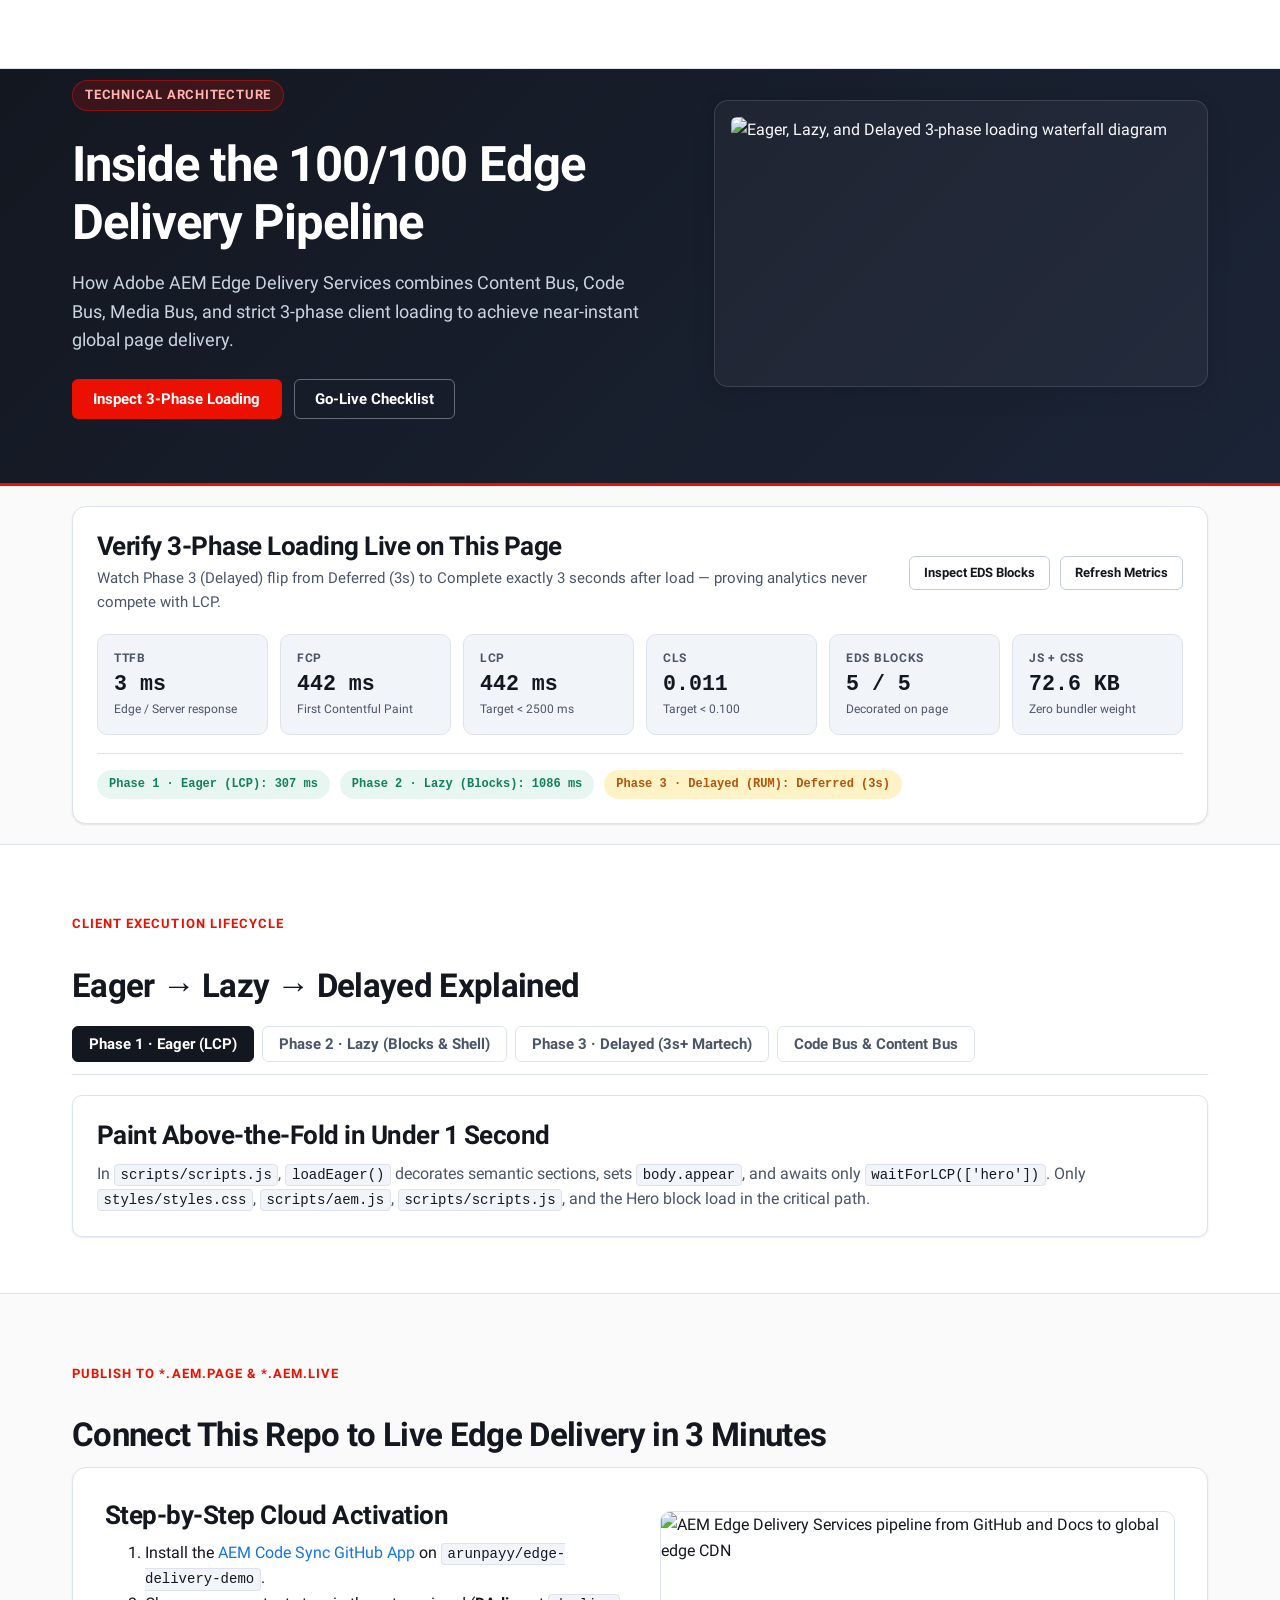
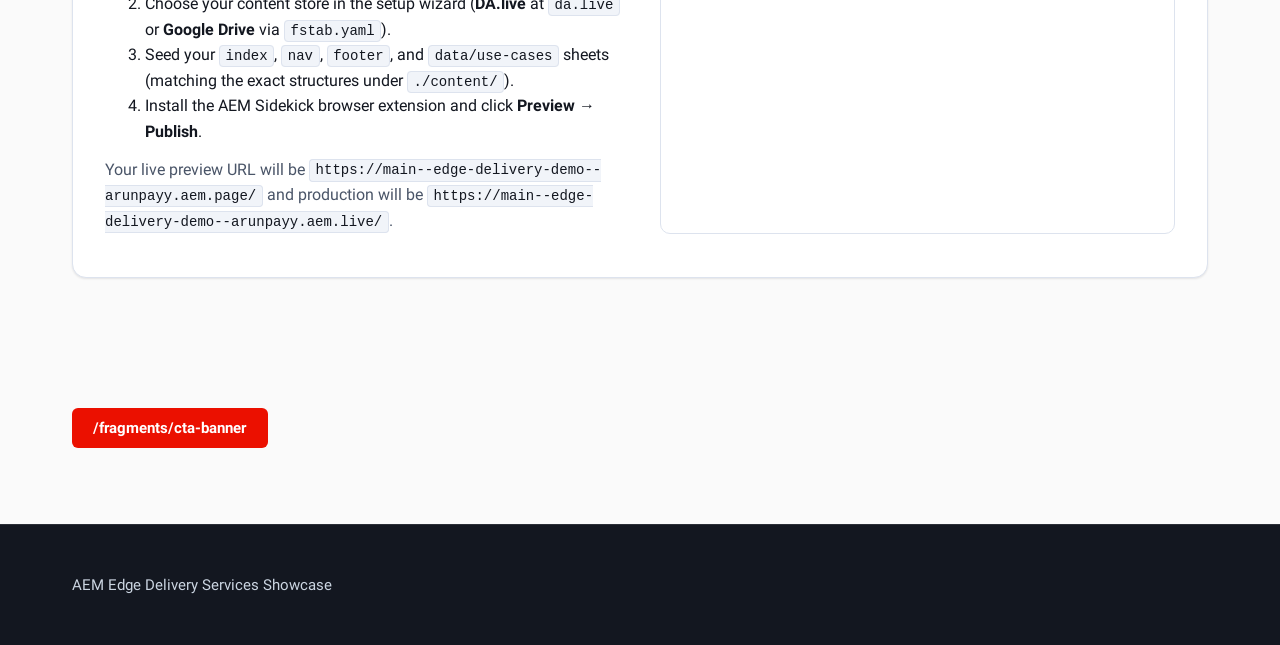
==== content/architecture.html @ 74dfb154 "feat: build interactive AEM Edge Delivery Services showcase" ====
<!DOCTYPE html>
<html lang="en">
<head>
  <title>Architecture &amp; Core Web Vitals | AEM Edge Delivery Showcase</title>
  <meta name="description" content="Technical walkthrough of AEM Edge Delivery Services architecture: Content Bus, Code Bus, 3-phase Eager/Lazy/Delayed loading, and AEM Code Sync go-live steps.">
  <meta property="og:title" content="Architecture &amp; Core Web Vitals | AEM Edge Delivery Showcase">
  <meta name="viewport" content="width=device-width, initial-scale=1">
  <script src="/scripts/aem.js" type="module"></script>
  <script src="/scripts/scripts.js" type="module"></script>
  <link rel="stylesheet" href="/styles/styles.css">
</head>
<body>
  <header></header>
  <main>
    <!-- Hero -->
    <div>
      <div class="hero">
        <div>
          <div>
            <p><em>Technical Architecture</em></p>
            <h1>Inside the 100/100 Edge Delivery Pipeline</h1>
            <p>How Adobe AEM Edge Delivery Services combines Content Bus, Code Bus, Media Bus, and strict 3-phase client loading to achieve near-instant global page delivery.</p>
            <p><a href="#three-phase-loading">Inspect 3-Phase Loading</a></p>
            <p><em><a href="#go-live-checklist">Go-Live Checklist</a></em></p>
          </div>
          <div>
            <picture>
              <img src="/media/three-phase-loading.svg" alt="Eager, Lazy, and Delayed 3-phase loading waterfall diagram" width="800" height="440">
            </picture>
          </div>
        </div>
      </div>
    </div>

    <!-- Live Telemetry on Architecture page -->
    <div>
      <div class="eds-metrics">
        <div>
          <div>
            <h2>Verify 3-Phase Loading Live on This Page</h2>
            <p>Watch Phase 3 (Delayed) flip from Deferred (3s) to Complete exactly 3 seconds after load — proving analytics never compete with LCP.</p>
          </div>
        </div>
      </div>
      <div class="section-metadata">
        <div>
          <div>style</div>
          <div>compact</div>
        </div>
      </div>
    </div>

    <!-- 3-Phase Breakdown -->
    <div>
      <p><em>Client Execution Lifecycle</em></p>
      <h2 id="three-phase-loading">Eager → Lazy → Delayed Explained</h2>
      <div class="tabs">
        <div>
          <div>Phase 1 · Eager (LCP)</div>
          <div>
            <h3>Paint Above-the-Fold in Under 1 Second</h3>
            <p>In <code>scripts/scripts.js</code>, <code>loadEager()</code> decorates semantic sections, sets <code>body.appear</code>, and awaits only <code>waitForLCP(['hero'])</code>. Only <code>styles/styles.css</code>, <code>scripts/aem.js</code>, <code>scripts/scripts.js</code>, and the Hero block load in the critical path.</p>
          </div>
        </div>
        <div>
          <div>Phase 2 · Lazy (Blocks &amp; Shell)</div>
          <div>
            <h3>Decorate Below-the-Fold Without Blocking First Paint</h3>
            <p>Once LCP is painted, <code>loadLazy()</code> loads remaining block JS/CSS modules in parallel, fetches <code>/nav.plain.html</code> and <code>/footer.plain.html</code> fragments, loads web fonts and <code>styles/lazy-styles.css</code>, and observes blocks for RUM.</p>
          </div>
        </div>
        <div>
          <div>Phase 3 · Delayed (3s+ Martech)</div>
          <div>
            <h3>Isolate Heavy Analytics, Tags &amp; Chat Widgets</h3>
            <p><code>loadDelayed()</code> schedules <code>scripts/delayed.js</code> after 3 seconds. Core Web Vitals RUM beacons, Adobe Launch / Tags, consent managers, and third-party widgets execute strictly after the page is fully interactive.</p>
          </div>
        </div>
        <div>
          <div>Code Bus &amp; Content Bus</div>
          <div>
            <h3>Zero-Build GitHub Deployment</h3>
            <p>Every push to GitHub syncs automatically via the <strong>AEM Code Sync</strong> GitHub App to Adobe&rsquo;s Code Bus. Content edits sync to Content Bus via Sidekick, and images transcode automatically to WebP/AVIF on Media Bus.</p>
          </div>
        </div>
      </div>
      <div class="section-metadata">
        <div>
          <div>style</div>
          <div>surface</div>
        </div>
      </div>
    </div>

    <!-- Go-Live Checklist -->
    <div>
      <p><em>Publish to *.aem.page &amp; *.aem.live</em></p>
      <h2 id="go-live-checklist">Connect This Repo to Live Edge Delivery in 3 Minutes</h2>
      <div class="columns highlight">
        <div>
          <div>
            <h3>Step-by-Step Cloud Activation</h3>
            <ol>
              <li>Install the <a href="https://github.com/apps/aem-code-sync/installations/new">AEM Code Sync GitHub App</a> on <code>arunpayy/edge-delivery-demo</code>.</li>
              <li>Choose your content store in the setup wizard (<strong>DA.live</strong> at <code>da.live</code> or <strong>Google Drive</strong> via <code>fstab.yaml</code>).</li>
              <li>Seed your <code>index</code>, <code>nav</code>, <code>footer</code>, and <code>data/use-cases</code> sheets (matching the exact structures under <code>./content/</code>).</li>
              <li>Install the AEM Sidekick browser extension and click <strong>Preview</strong> → <strong>Publish</strong>.</li>
            </ol>
            <p>Your live preview URL will be <code>https://main--edge-delivery-demo--arunpayy.aem.page/</code> and production will be <code>https://main--edge-delivery-demo--arunpayy.aem.live/</code>.</p>
          </div>
          <div>
            <picture>
              <img src="/media/eds-pipeline.svg" alt="AEM Edge Delivery Services pipeline from GitHub and Docs to global edge CDN" width="800" height="500">
            </picture>
          </div>
        </div>
      </div>
    </div>

    <!-- Reusable Fragment -->
    <div>
      <div class="fragment">
        <div>
          <div><a href="/fragments/cta-banner">/fragments/cta-banner</a></div>
        </div>
      </div>
    </div>
  </main>
  <footer></footer>
</body>
</html>
---- styles/styles.css ----
/*
 * AEM Edge Delivery Services Showcase — Core Design System
 * Zero-build, Spectrum-inspired editorial styling loaded in the eager LCP phase.
 */

:root {
  /* Palette */
  --background-color: #fafafa;
  --surface-color: #fff;
  --surface-muted: #f1f4f9;
  --light-color: #f1f4f9;
  --dark-color: #131720;
  --dark-surface: #1c2333;
  --border-color: #dde3ee;
  --border-strong: #c2ccde;
  --text-color: #131720;
  --text-muted: #4a5568;
  --text-inverse: #f8fafc;
  --accent-color: #eb1000;
  --accent-hover: #c50d00;
  --accent-soft: #fff1f0;
  --link-color: #1473e6;
  --link-hover-color: #0d5bb8;
  --success-color: #12805c;
  --success-bg: #e7f6f0;
  --warning-color: #b45309;
  --warning-bg: #fef3c7;

  /* Typography */
  --body-font-family: roboto, -apple-system, blinkmacsystemfont, 'Segoe UI', sans-serif;
  --heading-font-family: var(--body-font-family);
  --fixed-font-family: 'Cascadia Code', ui-monospace, 'SFMono-Regular', menlo, consolas, monospace;

  /* Type scale */
  --body-font-size-l: 1.125rem;
  --body-font-size-m: 1rem;
  --body-font-size-s: 0.9375rem;
  --body-font-size-xs: 0.8125rem;
  --heading-font-size-xxl: clamp(2.125rem, 3.8vw, 3.125rem);
  --heading-font-size-xl: clamp(1.625rem, 2.6vw, 2.25rem);
  --heading-font-size-l: clamp(1.375rem, 2vw, 1.625rem);
  --heading-font-size-m: 1.25rem;
  --heading-font-size-s: 1.0625rem;
  --heading-font-size-xs: 0.9375rem;

  /* Layout & elevation */
  --nav-height: 68px;
  --breadcrumbs-height: 36px;
  --breadcrumbs-font-size: 0.8125rem;
  --container-max: 1200px;
  --radius-sm: 6px;
  --radius-md: 10px;
  --radius-lg: 14px;
  --shadow-sm: 0 1px 2px rgb(19 23 32 / 6%), 0 1px 3px rgb(19 23 32 / 4%);
  --shadow-md: 0 8px 24px rgb(19 23 32 / 8%), 0 2px 6px rgb(19 23 32 / 4%);
}

*,
*::before,
*::after {
  box-sizing: border-box;
}

body {
  display: none;
  margin: 0;
  background-color: var(--background-color);
  color: var(--text-color);
  font-family: var(--body-font-family);
  font-size: var(--body-font-size-m);
  line-height: 1.6;
  -webkit-font-smoothing: antialiased;
}

body.appear {
  display: block;
}

header {
  height: var(--nav-height);
}

header .header,
footer .footer {
  visibility: hidden;
}

header .header[data-block-status="loaded"],
footer .footer[data-block-status="loaded"] {
  visibility: visible;
}

h1,
h2,
h3,
h4,
h5,
h6 {
  margin-top: 0.8em;
  margin-bottom: 0.35em;
  font-family: var(--heading-font-family);
  font-weight: 700;
  line-height: 1.2;
  letter-spacing: -0.02em;
  color: var(--text-color);
  scroll-margin: calc(var(--nav-height) + 16px);
}

h1 {
  font-size: var(--heading-font-size-xxl);
}

h2 {
  font-size: var(--heading-font-size-xl);
}

h3 {
  font-size: var(--heading-font-size-l);
}

h4 {
  font-size: var(--heading-font-size-m);
}

h5 {
  font-size: var(--heading-font-size-s);
}

h6 {
  font-size: var(--heading-font-size-xs);
}

p,
dl,
ol,
ul,
pre,
blockquote {
  margin-top: 0.6em;
  margin-bottom: 0.75em;
}

p {
  color: var(--text-muted);
}

strong {
  color: var(--text-color);
}

code,
pre {
  font-family: var(--fixed-font-family);
  font-size: 0.875em;
}

code {
  padding: 0.15em 0.4em;
  border-radius: 4px;
  background-color: var(--surface-muted);
  border: 1px solid var(--border-color);
  color: var(--text-color);
}

pre {
  padding: 16px 20px;
  border-radius: var(--radius-md);
  background-color: var(--dark-color);
  color: var(--text-inverse);
  overflow-x: auto;
  line-height: 1.5;
}

pre code {
  padding: 0;
  border: 0;
  background: transparent;
  color: inherit;
}

a:any-link {
  color: var(--link-color);
  text-decoration: none;
  overflow-wrap: break-word;
}

a:hover {
  color: var(--link-hover-color);
  text-decoration: underline;
}

/* Buttons */
a.button:any-link,
button {
  display: inline-flex;
  align-items: center;
  justify-content: center;
  gap: 8px;
  max-width: 100%;
  margin: 8px 0;
  padding: 0.65em 1.35em;
  border: 1.5px solid transparent;
  border-radius: var(--radius-sm);
  font-family: var(--body-font-family);
  font-size: var(--body-font-size-s);
  font-weight: 600;
  line-height: 1.25;
  text-align: center;
  text-decoration: none;
  background-color: var(--accent-color);
  color: #fff;
  cursor: pointer;
  transition: background-color 0.16s ease, border-color 0.16s ease, transform 0.12s ease;
}

a:focus-visible,
button:focus-visible,
summary:focus-visible,
input:focus-visible {
  outline: 2px solid var(--link-color);
  outline-offset: 2px;
}

a.button:hover,
a.button:focus-visible,
button:hover,
button:focus-visible {
  background-color: var(--accent-hover);
  color: #fff;
  text-decoration: none;
}

button:disabled,
button:disabled:hover {
  background-color: var(--border-color);
  color: var(--text-muted);
  cursor: not-allowed;
}

a.button.secondary,
button.secondary {
  background-color: var(--surface-color);
  border-color: var(--border-strong);
  color: var(--text-color);
}

a.button.secondary:hover,
a.button.secondary:focus-visible,
button.secondary:hover,
button.secondary:focus-visible {
  background-color: var(--surface-muted);
  border-color: var(--text-color);
  color: var(--text-color);
}

main img {
  max-width: 100%;
  width: auto;
  height: auto;
}

.icon {
  display: inline-flex;
  align-items: center;
  justify-content: center;
  height: 20px;
  width: 20px;
  flex-shrink: 0;
}

.icon img {
  height: 100%;
  width: 100%;
}

/* Tables (including authoring-spec tables in the block library) */
main table {
  width: 100%;
  border-collapse: collapse;
  margin: 16px 0 24px;
  font-size: var(--body-font-size-s);
  background-color: var(--surface-color);
  border: 1px solid var(--border-color);
  border-radius: var(--radius-md);
  overflow: hidden;
  display: block;
  overflow-x: auto;
}

main table thead {
  background-color: var(--dark-color);
  color: var(--text-inverse);
}

main table th,
main table td {
  padding: 10px 14px;
  text-align: left;
  border-bottom: 1px solid var(--border-color);
  vertical-align: top;
}

main table th {
  font-weight: 600;
  white-space: nowrap;
}

main table tr:last-child td {
  border-bottom: 0;
}

/* Sections & page grid */
main > .section {
  padding: 40px 0;
}

main > .section:first-of-type {
  padding-top: 0;
}

main > .section > div {
  max-width: var(--container-max);
  margin: 0 auto;
  padding: 0 20px;
}

main > .section > .default-content-wrapper > p {
  max-width: 72ch;
}

/* Section metadata variants */
main .section.light,
main .section.highlight {
  background-color: var(--surface-muted);
  border-top: 1px solid var(--border-color);
  border-bottom: 1px solid var(--border-color);
}

main .section.surface {
  background-color: var(--surface-color);
  border-top: 1px solid var(--border-color);
  border-bottom: 1px solid var(--border-color);
}

main .section.dark {
  background-color: var(--dark-color);
  color: var(--text-inverse);
}

main .section.dark h1,
main .section.dark h2,
main .section.dark h3,
main .section.dark h4,
main .section.dark strong {
  color: #fff;
}

main > .section > .default-content-wrapper > h2:first-child,
main > .section > .default-content-wrapper > h3:first-child {
  margin-top: 0;
}

main .section.dark p,
main .section.dark li {
  color: #cbd5e1;
}

main .section.dark a:any-link {
  color: #7cc4ff;
}

main .section.dark a.button:any-link {
  color: #fff;
}

main .section.dark a.button.secondary:any-link {
  background-color: transparent;
  border-color: rgb(255 255 255 / 35%);
  color: #fff;
}

main .section.dark a.button.secondary:hover {
  background-color: rgb(255 255 255 / 12%);
  border-color: #fff;
}

main .section.compact {
  padding: 20px 0;
}

/* Section eyebrow helper */
.default-content-wrapper > p:first-child > em:only-child {
  display: inline-block;
  font-style: normal;
  font-size: var(--body-font-size-xs);
  font-weight: 700;
  letter-spacing: 0.08em;
  text-transform: uppercase;
  color: var(--accent-color);
  margin-bottom: 4px;
}

@media (width >= 900px) {
  main > .section {
    padding: 56px 0;
  }

  main > .section > div {
    padding: 0 32px;
  }
}
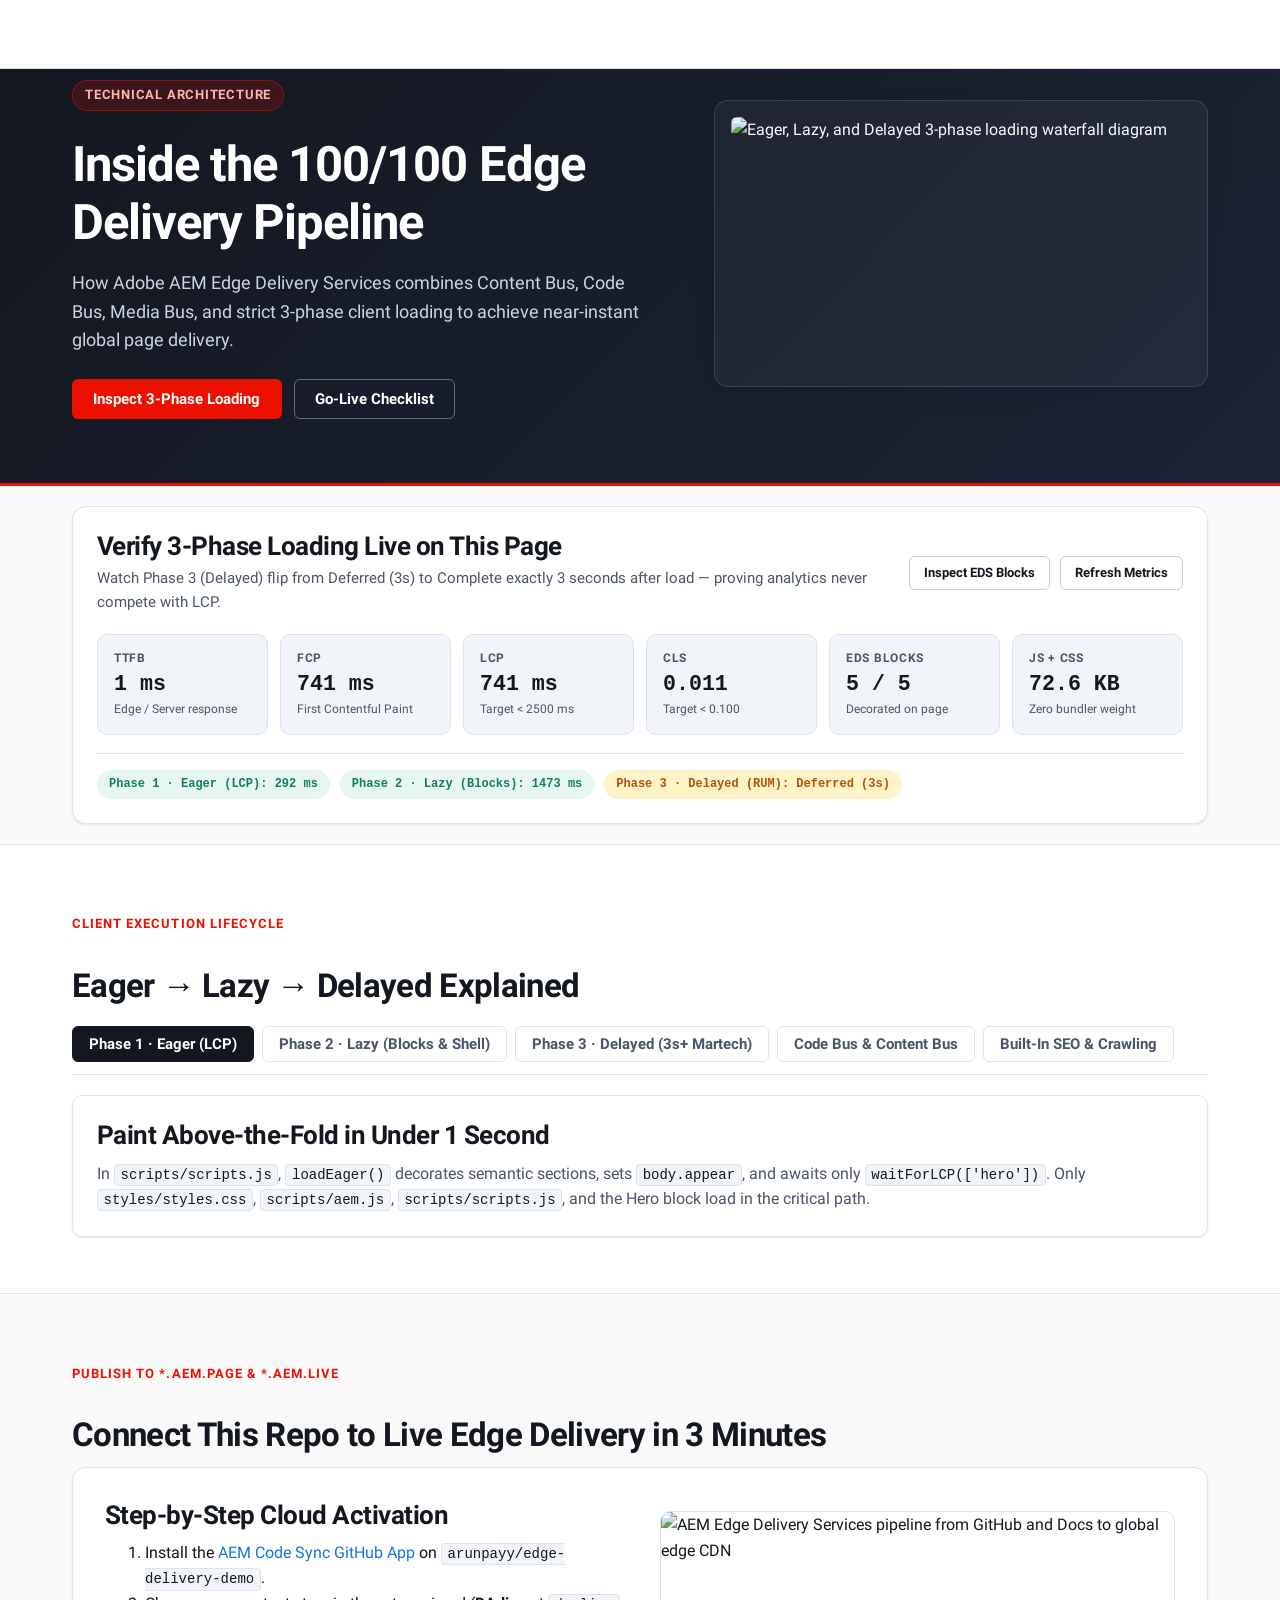
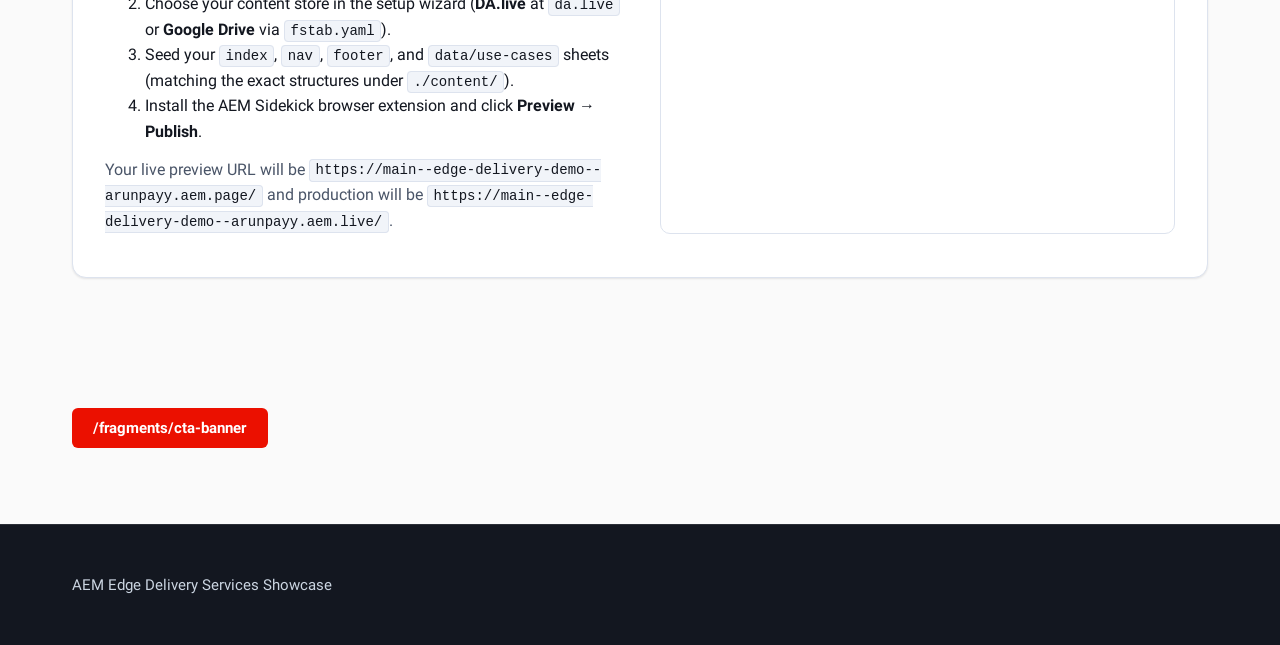
==== commit c219d3eb: "docs: add author style guide, SEO architecture, redirects/metadata sheets, and selling points" ====
--- a/content/architecture.html
+++ b/content/architecture.html
@@ -83,6 +83,19 @@
             <p>Every push to GitHub syncs automatically via the <strong>AEM Code Sync</strong> GitHub App to Adobe&rsquo;s Code Bus. Content edits sync to Content Bus via Sidekick, and images transcode automatically to WebP/AVIF on Media Bus.</p>
           </div>
         </div>
+        <div>
+          <div>Built-In SEO &amp; Crawling</div>
+          <div>
+            <h3>Edge-Rendered Semantic HTML, Sitemaps &amp; Bulk Metadata</h3>
+            <p>Edge Delivery delivers clean, crawlable HTML straight from the CDN with zero SPA hydration delay &mdash; Googlebot and AI crawlers see your <code>&lt;h1&gt;</code>, headings, links, and metadata on the very first byte.</p>
+            <ul>
+              <li><strong>Metadata &amp; Open Graph:</strong> Every page&rsquo;s <code>Metadata</code> table automatically generates <code>&lt;title&gt;</code>, <code>description</code>, <code>canonical</code>, and <code>og:image</code> tags; folder defaults &amp; <code>noindex</code> rules live in <a href="/metadata.json">/metadata.json</a>.</li>
+              <li><strong>Core Web Vitals:</strong> 100/100 Lighthouse scores directly strengthen mobile SEO rankings.</li>
+              <li><strong>Sitemaps &amp; Redirects:</strong> <code>/sitemap.xml</code> auto-updates from the Query Index, while <a href="/redirects.json">/redirects.json</a> preserves link equity on URL changes.</li>
+              <li><strong>Structured Data &amp; Media:</strong> Inject JSON-LD (<code>FAQPage</code>, <code>Article</code>, <code>Product</code>) from metadata/sheets, with auto-optimized WebP/AVIF images and author alt text.</li>
+            </ul>
+          </div>
+        </div>
       </div>
       <div class="section-metadata">
         <div>
